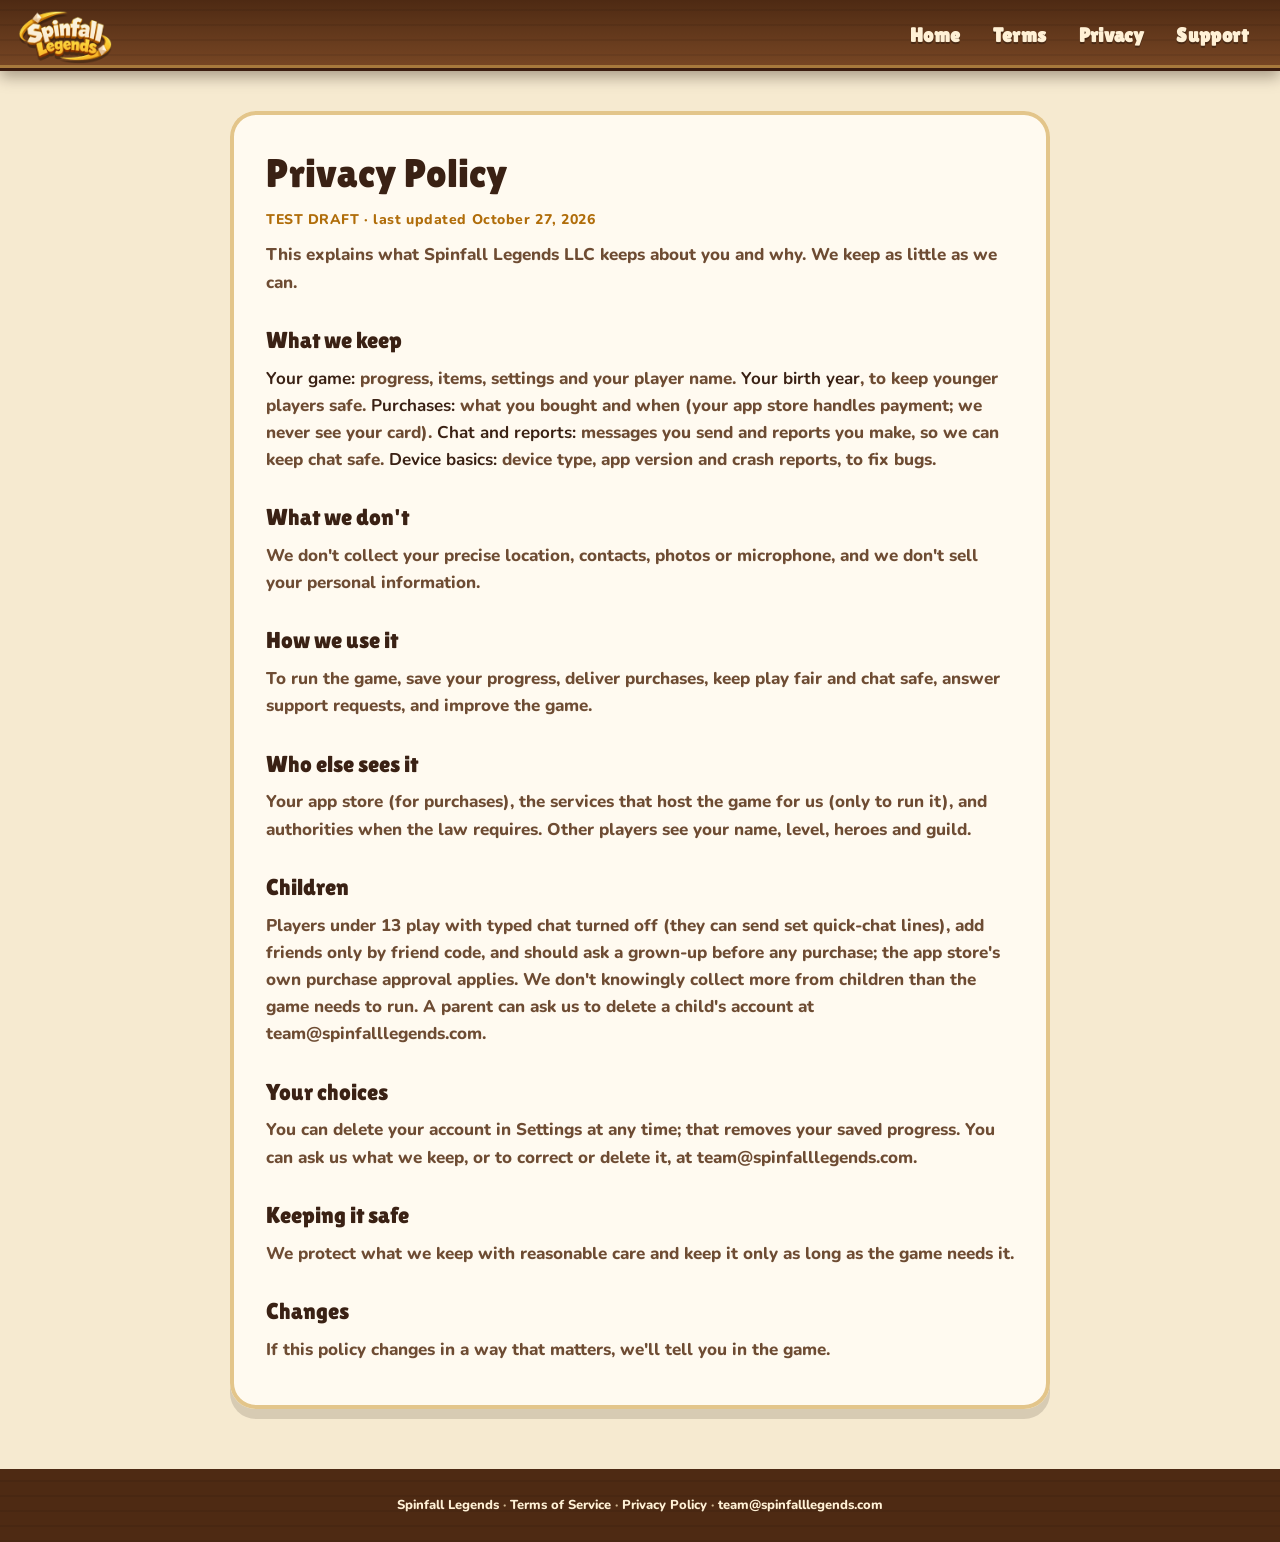
==== privacy.html @ 57306724 "The Hourhand, Phase Glaive and Void Edge: Jake's new paintings, wider and longer Co-Authored-By: Cla" ====
<!doctype html>
<html lang="en">
<head>
<meta charset="utf-8">
<meta name="viewport" content="width=device-width, initial-scale=1">
<title>Privacy Policy · Spinfall Legends</title>
<meta name="theme-color" content="#4e2a13">
<link rel="icon" type="image/png" sizes="32x32" href="img/favicon-32.png?v=2">
<link rel="preconnect" href="https://fonts.googleapis.com">
<link rel="preconnect" href="https://fonts.gstatic.com" crossorigin>
<link rel="stylesheet" href="https://fonts.googleapis.com/css2?family=Lilita+One&family=Nunito:wght@700;800;900&display=swap">
<link rel="stylesheet" href="style.css?v=416">
</head>
<body class="legalpage">
<!-- made by tools/site/data.js from the game's own Terms and Privacy text (src/js/14c_legal.js): edit them there, not here -->
<header class="topbar"><a class="tb-logo" href="index.html" aria-label="Spinfall Legends home"><img src="img/logo-small.png" alt="Spinfall Legends"></a>
  <nav class="tb-nav" aria-label="Pages"><a href="index.html">Home</a><a href="terms.html">Terms</a><a href="privacy.html">Privacy</a><a href="mailto:team@spinfalllegends.com">Support</a></nav></header>
<main class="legal"><div class="legal-card"><h3>Privacy Policy</h3><p class="lgdraft">TEST DRAFT · last updated October 27, 2026</p>
<p>This explains what Spinfall Legends LLC keeps about you and why. We keep as little as we can.</p>
<h4>What we keep</h4><p><b>Your game:</b> progress, items, settings and your player name. <b>Your birth year</b>, to keep younger players safe. <b>Purchases:</b> what you bought and when (your app store handles payment; we never see your card). <b>Chat and reports:</b> messages you send and reports you make, so we can keep chat safe. <b>Device basics:</b> device type, app version and crash reports, to fix bugs.</p>
<h4>What we don't</h4><p>We don't collect your precise location, contacts, photos or microphone, and we don't sell your personal information.</p>
<h4>How we use it</h4><p>To run the game, save your progress, deliver purchases, keep play fair and chat safe, answer support requests, and improve the game.</p>
<h4>Who else sees it</h4><p>Your app store (for purchases), the services that host the game for us (only to run it), and authorities when the law requires. Other players see your name, level, heroes and guild.</p>
<h4>Children</h4><p>Players under 13 play with typed chat turned off (they can send set quick-chat lines), add friends only by friend code, and should ask a grown-up before any purchase; the app store's own purchase approval applies. We don't knowingly collect more from children than the game needs to run. A parent can ask us to delete a child's account at team@spinfalllegends.com.</p>
<h4>Your choices</h4><p>You can delete your account in Settings at any time; that removes your saved progress. You can ask us what we keep, or to correct or delete it, at team@spinfalllegends.com.</p>
<h4>Keeping it safe</h4><p>We protect what we keep with reasonable care and keep it only as long as the game needs it.</p>
<h4>Changes</h4><p>If this policy changes in a way that matters, we'll tell you in the game.</p></div></main>
<footer class="foot"><p class="foot-small"><a href="index.html">Spinfall Legends</a> · <a href="terms.html">Terms of Service</a> · <a href="privacy.html">Privacy Policy</a> · <a href="mailto:team@spinfalllegends.com">team@spinfalllegends.com</a></p></footer>
</body>
</html>
---- style.css ----
/* Spinfall Legends' landing page (redone Oct 28): the game's own look (warm cream, brown ink, gold, the rarity colours) and fonts (Lilita One, Nunito) */
:root {
  --ink: #3a2114; --ink-2: #6e4c33; --cream: #fffaf0; --cream-2: #f6ead0; --cream-3: #efe0bf; --rim: #e3c58a;
  --gold: #ffd66b; --gold-2: #e8a41c; --leaf: #4fb43a; --night: #24140b; --sky: #4aa8f0;
  --common: #4f9be8; --rare: #9a5cd8; --legendary: #f0a92a;
  --display: "Lilita One", "Arial Rounded MT Bold", "Trebuchet MS", sans-serif; --body: "Nunito", "Trebuchet MS", system-ui, sans-serif;
}
* { box-sizing: border-box; }
/* the page never slides past its edges: no rubber-band gap at the top or bottom, nothing to drag sideways (Jake, Oct 28) */
html { scroll-behavior: smooth; overscroll-behavior: none; overflow-x: clip; background: var(--night); -webkit-text-size-adjust: 100%; }
body { margin: 0; background: var(--cream-2); color: var(--ink); font-family: var(--body); font-weight: 800; line-height: 1.5; overflow-x: clip; overscroll-behavior: none;
  -webkit-font-smoothing: antialiased; -webkit-tap-highlight-color: transparent; }
img { display: block; max-width: 100%; }
h2, h3, .sub, .lead, .tag, .soon p, figcaption { text-wrap: balance; }   /* (no lone word on a last line) */
a { color: inherit; }
h2 { margin: 0 0 14px; font-family: var(--display); font-weight: 400; font-size: clamp(34px, 5.2vw, 58px); line-height: 1.02; text-align: center; letter-spacing: .5px; }
h2 em { font-style: normal; color: var(--gold-2); }
h2 .num { color: var(--gold-2); -webkit-text-stroke: 2px var(--ink); paint-order: stroke fill; }
.sub { max-width: 720px; margin: 0 auto 44px; text-align: center; font-size: 19px; color: var(--ink-2); }
.sec { position: relative; padding: 96px 24px; }
.sec > :not(.amb) { position: relative; z-index: 1; }
.sec > * { max-width: 1180px; margin-left: auto; margin-right: auto; }

/* the top: Jake's banner of heroes with the logo in its sky, then the words under it on the cream */
.hero { position: relative; background: var(--cream-2); }
.hero-art { position: relative; overflow: hidden; height: clamp(360px, 52vw, 760px); background: #6ab9f2; }
.hero-bg { position: absolute; inset: 0; width: 100%; height: 100%; object-fit: cover; object-position: 50% 100%; }
.hero-art::after { content: ""; position: absolute; left: 0; right: 0; bottom: 0; height: 70px; background: linear-gradient(transparent, var(--cream-2)); }
.hero-logo { position: absolute; left: 50%; top: 5%; z-index: 2; width: min(520px, 46vw); transform: translateX(-50%); filter: drop-shadow(0 10px 14px rgba(30, 60, 100, .35)); animation: pop .7s cubic-bezier(.3, 1.5, .5, 1) both, bob 5s ease-in-out .7s infinite; }
@keyframes pop { from { transform: translateX(-50%) scale(.85); opacity: 0; } }
@keyframes bob { 50% { transform: translateX(-50%) translateY(-8px) rotate(-1deg); } }
.hero-in { position: relative; z-index: 2; max-width: 760px; margin: 0 auto; padding: 4px 24px 90px; text-align: center; }
.tag { margin: 0 0 6px; font-family: var(--display); font-size: clamp(32px, 4.4vw, 50px); line-height: 1.05; color: var(--ink); }
.lead { max-width: 580px; margin: 0 auto; font-size: 19px; color: var(--ink-2); }
.plat { display: inline-flex; align-items: center; gap: 10px; margin: 20px 0 0; padding: 10px 20px; border-radius: 18px; background: var(--cream);
  font-family: var(--display); font-size: 19px; box-shadow: inset 0 0 0 3px var(--rim), 0 6px 0 rgba(30, 16, 6, .2); }
.dot { width: 12px; height: 12px; border-radius: 50%; background: var(--leaf); box-shadow: 0 0 0 4px rgba(79, 180, 58, .25); animation: pulse 1.8s ease-in-out infinite; }
@keyframes pulse { 50% { box-shadow: 0 0 0 9px rgba(79, 180, 58, 0); } }

/* the counts strip */
.counts { position: relative; z-index: 3; display: grid; grid-template-columns: repeat(5, 1fr); gap: 14px; max-width: 1000px; margin: -46px auto 0; padding: 0 24px; }
.hero + .counts { margin-top: -50px; }
.counts div { padding: 20px 8px 16px; border-radius: 24px; background: var(--cream); text-align: center; box-shadow: inset 0 0 0 4px var(--rim), 0 8px 0 rgba(30, 16, 6, .18); }
.counts b { display: block; font-family: var(--display); font-weight: 400; font-size: 52px; line-height: 1; color: var(--gold-2); -webkit-text-stroke: 2px var(--ink); paint-order: stroke fill; }
.counts span { font-family: var(--display); font-size: 18px; color: var(--ink-2); letter-spacing: .5px; }

/* the battle shots: real arenas, posed in the game */
.shots { display: grid; grid-template-columns: repeat(3, 1fr); gap: 24px; }
.shot { position: relative; margin: 0; border-radius: 26px; overflow: hidden; background: var(--night); box-shadow: 0 0 0 5px var(--cream), 0 0 0 9px var(--rim), 0 16px 30px rgba(40, 22, 10, .3); }
.shot img { width: 100%; aspect-ratio: 4 / 5; object-fit: cover; }
.shot figcaption { position: absolute; left: 14px; bottom: 14px; right: 14px; padding: 12px 16px; border-radius: 18px; background: rgba(36, 20, 11, .82); color: #f6e6c6; font-size: 15px; backdrop-filter: blur(4px); }
.shot figcaption b { display: block; font-family: var(--display); font-weight: 400; font-size: 22px; color: #fff; }

/* a ball: the game's own head, sized by its SPR numbers so every face sits the same size in its circle */
.ball { --r: 48px; position: relative; display: block; width: calc(var(--r) * 2); height: calc(var(--r) * 2); border-radius: 50%; }
.ball img { position: absolute; left: 50%; top: 50%; width: calc(var(--r) * var(--ws)); max-width: none; transform: translate(-50%, calc(-50% + var(--r) * var(--oy))); }

/* the hero wall: every face on its rarity's colour */
.heroes { background: linear-gradient(var(--cream-2), var(--cream-3)); }
.facewall { display: flex; flex-wrap: wrap; justify-content: center; gap: 22px 14px; }
.hero-t { margin: 0; width: 118px; display: flex; flex-direction: column; align-items: center; gap: 8px; }
.hero-t .ball { --r: 46px; transition: transform .15s; }
.hero-t .ball::after { content: ""; position: absolute; left: 18%; right: 18%; bottom: -6%; height: 14%; border-radius: 50%; background: rgba(60, 35, 12, .18); z-index: -1; }
.hero-t:hover .ball { transform: translateY(-4px) scale(1.06); }
.hero-t[data-k="robin"] { margin-left: 26px; }   /* (his feather reaches past his ball: Jake, Oct 28) */
.hero-t figcaption { font-family: var(--display); font-size: 16px; text-align: center; line-height: 1.1; }
.r-common { --c: #9fcdf7; } .r-rare { --c: #cfaaf2; } .r-legendary { --c: #ffd98a; }
.legend { display: none; margin-top: 28px; text-align: center; font-family: var(--display); font-size: 17px; color: var(--ink-2); }
.legend i { display: inline-block; width: 16px; height: 16px; margin: 0 6px 0 18px; border-radius: 50%; vertical-align: -2px; background: var(--c); box-shadow: 0 0 0 2px var(--cream), 0 0 0 4px rgba(0,0,0,.15); }

/* the weapons rack: a row a rarity, each weapon tilted like the game's cards */
.rackrow { margin-bottom: 30px; }
.rackrow h3 { display: inline-flex; align-items: center; gap: 10px; margin: 0 0 14px; padding: 8px 18px; border-radius: 14px; background: var(--c); color: var(--ink); font-family: var(--display); font-weight: 400; font-size: 22px; box-shadow: inset 0 -3px 0 rgba(0, 0, 0, .15); }
.rackrow h3 small { font-size: 18px; opacity: .75; }
.wgrid { display: grid; grid-template-columns: repeat(auto-fill, minmax(92px, 1fr)); gap: 12px; }
.wpn { position: relative; margin: 0; aspect-ratio: 1; border-radius: 20px; background: var(--cream); box-shadow: inset 0 0 0 4px var(--c), 0 5px 0 rgba(40, 22, 10, .15); transition: transform .15s; }
.wpn:hover { transform: translateY(-3px) rotate(-2deg); }
.wpn[data-k="krakeneye"] img { width: 58%; height: 58%; }
.wpn img { position: absolute; left: 50%; top: 50%; width: 72%; height: 72%; object-fit: contain; transform: translate(-50%, -50%) rotate(30deg); filter: drop-shadow(0 4px 3px rgba(40, 22, 10, .3)); }

/* the ten lands, each its adventure map page */
.weapons { background: linear-gradient(var(--cream-3), var(--cream-2)); }
.world { background: linear-gradient(var(--cream-2), var(--cream-3)); }
.lands { display: grid; grid-template-columns: repeat(5, 1fr); gap: 18px; }
.land { margin: 0; position: relative; border-radius: 22px; overflow: hidden; background: #f3e3c3; box-shadow: 0 0 0 4px var(--cream), 0 0 0 7px var(--rim), 0 10px 18px rgba(40, 22, 10, .2); }
.land img { width: 100%; aspect-ratio: 540 / 760; object-fit: cover; object-position: 50% 30%; }
.land figcaption { position: absolute; left: 0; right: 0; bottom: 0; padding: 40px 12px 12px; background: linear-gradient(transparent, rgba(36, 20, 11, .9) 45%); color: #f3e2c0; font-size: 12px; line-height: 1.25; }
.land small { display: block; font-family: var(--display); font-size: 14px; color: var(--gold); letter-spacing: .5px; }
.land b { display: block; font-family: var(--display); font-weight: 400; font-size: 20px; color: #fff; line-height: 1.05; margin: 2px 0 4px; }

/* the bosses */
.bosses { background: linear-gradient(#3b1c10, #24140b); color: #f6e6c6; }
.bosses h2 { color: #fff; } .bosses .sub { color: #e7cfa8; }
.tiers { display: flex; flex-direction: column; gap: 44px; }
.tier h3 { display: flex; align-items: baseline; justify-content: center; flex-wrap: wrap; gap: 4px 12px; margin: 0 0 20px; font-weight: 400; text-align: center; }
.tier h3 b { font-family: var(--display); font-weight: 400; font-size: 30px; color: #fff; }
.tier h3 .tcount { font-family: var(--display); font-size: 30px; color: var(--gold); }
.tier h3 small { flex-basis: 100%; font-size: 16px; color: #d9bd95; }
.tierrow { display: flex; flex-wrap: wrap; justify-content: center; gap: 18px 10px; }
.boss { margin: 0; display: flex; flex-direction: column; align-items: center; gap: 10px; }
.boss figcaption { font-family: var(--display); font-size: 15px; text-align: center; line-height: 1.1; color: #fff1d6; }
.tier .ball { filter: drop-shadow(0 6px 8px rgba(0, 0, 0, .45)); }
.tier.xl .boss { width: 140px; } .tier.xl .ball { --r: 56px; }
.tier.lg .boss { width: 124px; } .tier.lg .ball { --r: 48px; }
.tier.md .boss { width: 96px; } .tier.md .ball { --r: 34px; } .tier.md figcaption { font-size: 12px; color: #d9bd95; }
.tier.sm .tierrow { gap: 14px 10px; } .tier.sm .boss { width: 64px; } .tier.sm .ball { --r: 26px; }
.tier.xl h3, .tier.lg h3 { margin-bottom: 40px; }
.tier.xl .tierrow { max-width: 800px; margin: 0 auto; row-gap: 52px; } .tier.lg .tierrow { max-width: 720px; margin: 0 auto; row-gap: 46px; } .tier.md .tierrow { row-gap: 34px; }   /* (five a row, two rows: tens split evenly, and a head never covers the name above it) */ .tier.md h3 { margin-bottom: 30px; }
.tier + .tier { padding-top: 36px; border-top: 2px dashed rgba(255, 214, 107, .2); }
/* shared: a picture beside its words */
.split { display: grid; grid-template-columns: 1fr 1.1fr; gap: 50px; align-items: center; }
.split.rev { grid-template-columns: 1.1fr 1fr; }
h2.left, .sub.left { text-align: left; margin-left: 0; }
.split-art { display: grid; place-items: center; }
/* pets */
.pets { background: linear-gradient(var(--cream-2), var(--cream-3)); }
.petrow { display: flex; flex-wrap: wrap; justify-content: center; gap: 24px 18px; }
.pet { margin: 0; width: 132px; display: flex; flex-direction: column; align-items: center; gap: 8px; }
.petart { position: relative; width: 112px; height: 112px; }
.petface { position: absolute; left: 8px; top: 8px; width: 88px; height: 88px; object-fit: contain; filter: drop-shadow(0 5px 4px rgba(60, 35, 12, .3)); }
.petw { position: absolute; right: -6px; bottom: 0; width: 54px; height: 54px; object-fit: contain; transform: rotate(18deg); filter: drop-shadow(0 3px 2px rgba(60, 35, 12, .3)); }
.pet figcaption { font-family: var(--display); font-size: 16px; text-align: center; line-height: 1.1; }
/* the Wanted */
.wanted { background: linear-gradient(#5a2f12, #3b1c10); color: #f6e6c6; }
.wanted h2 { color: #fff; } .wanted .sub { color: #e7cfa8; }
.board { width: min(440px, 90%); filter: drop-shadow(0 16px 20px rgba(0, 0, 0, .45)); transform: rotate(-3deg); }
.wantedrow { display: flex; flex-wrap: wrap; gap: 16px 12px; }
.wantedcard { margin: 0; width: 104px; display: flex; flex-direction: column; align-items: center; gap: 8px; }
.wantedcard .ball { --r: 40px; filter: drop-shadow(0 6px 6px rgba(0, 0, 0, .45)); }
.wantedcard figcaption { font-family: var(--display); font-size: 15px; text-align: center; line-height: 1.1; color: #ffd66b; }
/* the Brew Station */
.brew { background: linear-gradient(var(--cream-2), #eedcf3); }
.brewart { position: relative; height: 380px; }
.brewer { position: absolute; left: 50%; bottom: 0; width: 300px; transform: translateX(-62%); filter: drop-shadow(0 12px 14px rgba(60, 30, 80, .3)); }
.cauldron { position: absolute; left: 50%; bottom: 0; width: 210px; transform: translateX(18%); filter: drop-shadow(0 10px 12px rgba(60, 30, 80, .3)); }
.potrow { display: flex; flex-wrap: wrap; gap: 6px; }
.potrow img { width: 56px; height: 56px; object-fit: contain; filter: drop-shadow(0 3px 2px rgba(60, 35, 12, .3)); }
.ingrow { display: flex; flex-wrap: wrap; justify-content: center; gap: 8px; margin-top: 40px; }
.ingrow img { width: 46px; height: 46px; object-fit: contain; padding: 4px; border-radius: 14px; background: var(--cream); box-shadow: inset 0 0 0 2px #e6cfe9; }
/* the Memory Rift and relics */
.rift { background: radial-gradient(ellipse at 28% 30%, rgba(130, 80, 200, .5), transparent 60%), radial-gradient(ellipse at 80% 80%, rgba(90, 50, 160, .35), transparent 55%), linear-gradient(#3a2163, #23123d); color: #eadcff; }
.rift h2, .rift .relich { color: #fff; } .rift h2 em { color: #c9a8ff; } .rift .sub { color: #d5c4f0; }
.riftart img { width: 100%; max-width: 520px; border-radius: 26px; box-shadow: 0 0 0 5px #c9a8ff, 0 0 40px rgba(170, 120, 255, .45); }
.relich { margin: 70px 0 10px; font-family: var(--display); font-weight: 400; font-size: clamp(30px, 4.4vw, 46px); text-align: center; }
.relicrow { display: grid; grid-template-columns: repeat(10, minmax(0, 1fr)); gap: 12px; }
.relic { position: relative; margin: 0; aspect-ratio: 1; border-radius: 20px; background: rgba(255, 255, 255, .08); box-shadow: inset 0 0 0 3px rgba(201, 168, 255, .45); }
.relic.glob { box-shadow: inset 0 0 0 3px rgba(255, 214, 107, .6); }
.relic img { position: absolute; left: 12%; top: 12%; width: 76%; height: 76%; object-fit: contain; filter: drop-shadow(0 4px 4px rgba(0, 0, 0, .4)); }

/* better together */
.tog { display: grid; grid-template-columns: 1fr 1fr; gap: 50px; align-items: center; }
.tog h2 { text-align: left; }
.tog-shot { border-radius: 26px; overflow: hidden; box-shadow: 0 0 0 5px var(--cream), 0 0 0 9px var(--rim), 0 16px 30px rgba(40, 22, 10, .3); }
.ticks { margin: 0; padding: 0; list-style: none; display: flex; flex-direction: column; gap: 14px; }
.ticks li { position: relative; padding: 12px 16px 12px 52px; border-radius: 18px; background: var(--cream); box-shadow: inset 0 0 0 3px #ecdab5; font-size: 17px; color: var(--ink-2); }
.ticks li::before { content: ""; position: absolute; left: 14px; top: 13px; width: 24px; height: 24px; border-radius: 50%; background: var(--leaf); box-shadow: inset 0 -3px 0 rgba(0, 0, 0, .2); }
.ticks li::after { content: ""; position: absolute; left: 22px; top: 18px; width: 6px; height: 11px; border: solid #fff; border-width: 0 3px 3px 0; transform: rotate(45deg); }
.ticks b { color: var(--ink); font-family: var(--display); font-weight: 400; font-size: 19px; }
.more { display: grid; grid-template-columns: 1fr 1fr; gap: 22px; margin-top: 50px; }

/* coming soon */
.soon { position: relative; overflow: hidden; padding: 90px 24px 100px; text-align: center; background: radial-gradient(ellipse 60% 40% at 50% 48%, rgba(255, 255, 255, .2), transparent 100%), linear-gradient(#6ab9f2, #3b8fdc); color: #fff; }
.soon > :not(.amb) { position: relative; z-index: 1; }
.soon-face { width: 150px; margin: 0 auto 14px; border-radius: 34px; box-shadow: 0 0 0 5px #fff, 0 14px 24px rgba(10, 40, 80, .4); }
.soon h2 { color: #fff; text-shadow: 0 4px 0 rgba(20, 50, 100, .4); }
.soon p { margin: 6px 0; font-size: 19px; }
.mail a { font-family: var(--display); color: var(--gold); }
/* Old Garrick's gift (Big Update 16): his face, "Start strong.", the code and COPY */
.gift { display: flex; align-items: center; gap: 22px; max-width: 620px; margin: 46px auto 0; padding: 22px 26px; text-align: left; background: rgba(255, 255, 255, .16); border: 3px solid rgba(255, 255, 255, .55); border-radius: 26px; box-shadow: 0 12px 26px rgba(10, 40, 80, .25); }
.gift-copy { flex: 1; min-width: 0; }
.gift-face { flex: none; width: 118px; height: auto; filter: drop-shadow(0 6px 8px rgba(10, 40, 80, .35)); }
.gift h3 { margin: 0 0 4px; font-family: var(--display); font-size: 30px; color: #fff; text-shadow: 0 3px 0 rgba(20, 50, 100, .4); }
.soon .gift p { margin: 0 0 12px; font-size: 17px; }
.gift-code { display: inline-flex; align-items: center; gap: 10px; padding: 6px 6px 6px 18px; background: #fff; border-radius: 16px; box-shadow: 0 4px 0 rgba(20, 50, 100, .3); }
.gift-code span { font-family: var(--display); font-size: 24px; letter-spacing: .06em; color: #24140b; user-select: all; }
.gift-code button { padding: 10px 18px; font: inherit; font-family: var(--display); font-size: 17px; color: #fff; background: linear-gradient(#5ccf4a, #2f9d2b); border: 0; border-radius: 12px; box-shadow: 0 3px 0 #1f6e1c; cursor: pointer; }
.gift-code button:active { transform: translateY(2px); box-shadow: 0 1px 0 #1f6e1c; }
.foot { padding: 34px 24px 40px; text-align: center; background: var(--night); color: #cdb48e; font-size: 14px; }
.foot img { height: 54px; width: auto; margin: 0 auto 10px; opacity: .9; }

/* the edges between sections: faceted shapes drawn by the page's script (a rocky ridge into the bosses, hills out of them, a torn poster,
   cauldron bubbles, magic sparkles, mist, clouds over the sky, a pine forest into the footer) */
.edge { position: relative; z-index: 2; height: clamp(54px, 8vw, 120px); margin: -1px 0; line-height: 0; }
.edge svg { display: block; width: 100%; height: 100%; }
/* floating things in a section, behind its content */
.amb { position: absolute; inset: 0; overflow: hidden; pointer-events: none; z-index: 0; container-type: size; }
.amb i { position: absolute; display: block; }
.amb-ember i { bottom: -12px; width: calc(7px * var(--s)); height: calc(7px * var(--s)); border-radius: 50%; background: radial-gradient(#fff2b0, #ffa53a 60%, #ff6a1f);
  box-shadow: 0 0 10px 3px rgba(255, 140, 40, .5); opacity: 0; animation: rise var(--t) linear var(--d) infinite; }
.amb-bubble i { bottom: -30px; width: calc(22px * var(--s)); height: calc(22px * var(--s)); border-radius: 50%; background: radial-gradient(circle at 32% 30%, rgba(255, 255, 255, .9) 0 14%, rgba(214, 180, 240, .28) 40%, rgba(170, 120, 220, .18));
  box-shadow: inset 0 0 0 2px rgba(180, 130, 220, .45); opacity: 0; animation: rise var(--t) ease-in var(--d) infinite; }
@keyframes rise { 0% { opacity: 0; transform: translate(0, 0); } 12% { opacity: .9; } 70% { opacity: .7; } 100% { opacity: 0; transform: translate(var(--x), -105cqh); } }
.amb-spark i { width: calc(16px * var(--s)); height: calc(16px * var(--s)); background: #f1e4ff; clip-path: polygon(50% 0, 62% 38%, 100% 50%, 62% 62%, 50% 100%, 38% 62%, 0 50%, 38% 38%);
  filter: drop-shadow(0 0 6px rgba(200, 160, 255, .9)); animation: twinkle var(--t) ease-in-out var(--d) infinite; }
@keyframes twinkle { 0%, 100% { opacity: 0; transform: scale(.3) rotate(0); } 50% { opacity: .95; transform: scale(1) rotate(45deg); } }
.amb-cloud i { left: -30%; width: calc(220px * var(--s)); height: calc(80px * var(--s)); background: rgba(255, 255, 255, .32);
  clip-path: polygon(4% 100%, 0 70%, 10% 46%, 24% 40%, 32% 14%, 50% 0, 66% 12%, 74% 34%, 90% 36%, 100% 64%, 96% 100%); animation: drift var(--t) linear var(--d) infinite; }
@keyframes drift { to { transform: translateX(170cqw); } }
/* rising into place as they scroll into view (the page's script adds .rv, then .in) */
.rv { opacity: 0; translate: 0 24px; scale: .96; transition: opacity .7s cubic-bezier(.2, .7, .2, 1) var(--d, 0ms), translate .7s cubic-bezier(.2, .7, .2, 1) var(--d, 0ms), scale .7s cubic-bezier(.2, .7, .2, 1) var(--d, 0ms); }
.rv.in { opacity: 1; translate: none; scale: none; }

/* THE POP-UP CARDS: tap anything with .tap; a card in the middle on a computer, a sheet from the bottom on a phone.
   Bigger and calmer (Jake, Oct 29): no red-tinted columns; a switch shows the red star or veteran numbers, each with what it gained in green */
.tap { cursor: pointer; outline: none; }
.tap:focus-visible { box-shadow: 0 0 0 3px var(--cream), 0 0 0 6px var(--gold-2); border-radius: 18px; }
.hint { display: flex; width: fit-content; max-width: 100%; align-items: center; gap: 12px; margin: -20px auto 34px; padding: 11px 20px 11px 14px; border-radius: 20px;
  background: var(--cream); box-shadow: inset 0 0 0 3px var(--rim), 0 5px 0 rgba(30, 16, 6, .14); font-family: var(--display); font-size: 19px; line-height: 1.2; color: var(--ink); text-align: left; }
.tapdot { position: relative; flex: none; width: 26px; height: 26px; border-radius: 50%; background: var(--gold-2); box-shadow: inset 0 -3px 0 rgba(0, 0, 0, .18); }
.tapdot::after { content: ""; position: absolute; inset: -2px; border-radius: 50%; border: 3px solid var(--gold-2); animation: tapring 1.8s ease-out infinite; }
@keyframes tapring { from { transform: scale(1); opacity: .9; } to { transform: scale(2); opacity: 0; } }
.hint.left { margin: 20px 0 0; }
.pop { position: fixed; inset: 0; z-index: 50; display: grid; place-items: center; padding: 24px; }
.pop[hidden] { display: none; }
.pop-bg { position: absolute; inset: 0; background: rgba(26, 14, 6, .55); backdrop-filter: blur(6px); -webkit-backdrop-filter: blur(6px); opacity: 0; transition: opacity .25s; }
.pop-card { position: relative; width: min(600px, 100%); max-height: min(860px, 90vh); display: flex; flex-direction: column; border-radius: 32px; background: var(--cream);
  box-shadow: inset 0 0 0 4px var(--rim), 0 30px 60px rgba(30, 14, 4, .45); opacity: 0; transform: translateY(18px) scale(.95); transition: opacity .25s, transform .3s cubic-bezier(.2, .9, .3, 1.15); }
.pop.on .pop-bg { opacity: 1; } .pop.on .pop-card { opacity: 1; transform: none; }
html.popped, html.popped body { overflow: hidden; }
.pop-grab { display: none; }
.pop-x { position: absolute; right: 16px; top: 16px; z-index: 2; width: 44px; height: 44px; border: 0; border-radius: 50%; background: var(--cream-3); color: var(--ink); font: 400 30px/1 var(--display); cursor: pointer; }
.pop-x:hover { background: var(--rim); }
.pop-body { overflow-y: auto; overscroll-behavior: contain; padding: 30px 30px 30px; }
.phead { display: flex; align-items: center; gap: 20px; margin: 0 44px 20px 0; }
.phead h3 { margin: 0 0 8px; font-family: var(--display); font-weight: 400; font-size: 34px; line-height: 1.02; }
/* the picture: always inside its box (a weapon turned 30 degrees fills at most 62%, so its corners stay in) */
.part { position: relative; flex: none; width: 124px; height: 124px; display: grid; place-items: center; overflow: hidden; border-radius: 30px; background: var(--c, #f3e5c8); box-shadow: inset 0 -5px 0 rgba(0, 0, 0, .08); }
.part img { max-width: none; }
.ball-art .ball { --r: 36px; }
.wpn-art img, .relic-art img, .pot-art img { position: absolute; inset: 0; margin: auto; }   /* (sized by the box itself: in its grid a % height had followed the picture, so a tall weapon drew at full size) */
.wpn-art img { width: 62%; height: 62%; object-fit: contain; transform: rotate(30deg); filter: drop-shadow(0 4px 3px rgba(40, 22, 10, .3)); }
.pet-art .petface { position: absolute; left: 12px; top: 12px; width: 82px; height: 82px; object-fit: contain; }
.pet-art .petw { position: absolute; right: 8px; bottom: 8px; width: 46px; height: 46px; object-fit: contain; transform: rotate(18deg); }
.relic-art { background: #3a2163; } .relic-art.glob { background: #4a2f12; }
.relic-art img, .pot-art img { width: 70%; height: 70%; object-fit: contain; filter: drop-shadow(0 4px 4px rgba(0, 0, 0, .35)); }
.pot-art { background: #eedcf3; }
.pchip { display: inline-block; padding: 4px 13px; border-radius: 11px; background: var(--c, var(--cream-3)); font-family: var(--display); font-size: 16px; color: var(--ink); }
.pab { margin: 0 0 12px; padding: 14px 16px; border-radius: 20px; background: #fff; box-shadow: inset 0 0 0 2px #efdcb4; }
.pab i { display: inline-block; margin-right: 8px; padding: 3px 9px; border-radius: 8px; background: var(--gold); font: normal 400 13px var(--display); letter-spacing: .6px; vertical-align: 2px; }
.pab.pas i { background: #cfe8ff; }
.pab b { font-family: var(--display); font-weight: 400; font-size: 21px; }
.pab p { margin: 6px 0 0; font-size: 17px; line-height: 1.5; color: var(--ink-2); }
.pab p b { font-family: var(--body); font-size: inherit; font-weight: 900; color: var(--ink); }
.pab mark { padding: 0 5px; border-radius: 6px; background: #e3f5d8; color: #2f7d22; font-weight: 900; }
.pnote { margin: 0 0 14px; font-size: 17px; line-height: 1.5; color: var(--ink-2); }
.psec { margin: 22px 0 10px; font-family: var(--display); font-weight: 400; font-size: 20px; }
.ptab { width: 100%; border-collapse: separate; border-spacing: 0; overflow: hidden; border-radius: 18px; background: #fff; border: 2px solid #efdcb4; font-size: 17px; }
.ptab th { padding: 11px 10px 8px; font: 400 15px var(--display); letter-spacing: .3px; color: var(--ink-2); text-align: center; background: #faf1de; }
.ptab td { padding: 10px; text-align: center; border-top: 1px solid #f3e6cb; color: var(--ink); vertical-align: middle; }
.ptab td:first-child, .ptab th:first-child { width: 1%; padding-left: 16px; padding-right: 14px; text-align: left; font-family: var(--display); font-weight: 400; color: var(--ink-2); white-space: nowrap; }
.ptab td:last-child:nth-child(2), .ptab th:last-child:nth-child(2) { text-align: left; }
.ptab td b { font-weight: 900; color: var(--ink); }
.ptab small.up { display: block; margin-top: 1px; font-size: 13px; font-weight: 900; color: #3a9a2c; }
.ptab tr.hot td { background: #fffaea; }
.stars { display: inline-flex; gap: 1px; vertical-align: -3px; } .stars img { flex: none; max-width: none; width: 18px; height: auto; }
th .stars img { width: 17px; }
.plist { display: flex; flex-direction: column; gap: 6px; margin-top: 8px; }
.plist > div { display: flex; align-items: center; gap: 12px; padding: 9px 14px; border-radius: 14px; background: #fff; box-shadow: inset 0 0 0 2px #efdcb4; }
.plist span { flex: none; min-width: 34px; font: 400 15px var(--display); color: var(--ink-2); }
.plist p { margin: 0; font-size: 15.5px; line-height: 1.35; color: var(--ink); }
.stars img.dim { opacity: .25; filter: grayscale(1); }
/* the switch */
.tgl { margin: 0; }
.ptog { display: flex; align-items: center; gap: 12px; margin: 0 0 12px; padding: 0; border: 0; background: none; font-family: var(--display); font-size: 18px; color: var(--ink); cursor: pointer; }
.ptog .stars img { width: 20px; }
.tsw { position: relative; flex: none; width: 54px; height: 32px; border-radius: 16px; background: #d9c7a3; box-shadow: inset 0 2px 3px rgba(0, 0, 0, .15); transition: background .2s; }
.tsw i { position: absolute; left: 3px; top: 3px; width: 26px; height: 26px; border-radius: 50%; background: #fff; box-shadow: 0 2px 4px rgba(0, 0, 0, .25); transition: transform .22s cubic-bezier(.3, 1.4, .5, 1); }
.ptog[aria-checked="true"] .tsw { background: #d23c2c; } .ptog[aria-checked="true"] .tsw i { transform: translateX(22px); }
.ptog:focus-visible .tsw { box-shadow: 0 0 0 3px var(--cream), 0 0 0 6px var(--gold-2); }
.tnote { margin: 0 0 10px; font-size: 15.5px; line-height: 1.45; color: var(--ink-2); }
.tnote b { color: var(--ink); }
.pfound { margin: 16px 0 0; font-size: 16px; color: var(--ink-2); }
.pfound b { display: inline-block; margin-right: 8px; padding: 3px 10px; border-radius: 8px; background: var(--cream-3); font: 400 14px var(--display); color: var(--ink); }

/* tablets and phones */
@media (max-width: 960px) {
  .shots { grid-template-columns: 1fr 1fr; }
  .counts { grid-template-columns: repeat(5, minmax(0, 1fr)); gap: 0; max-width: 720px; margin-top: -24px; padding: 0; width: calc(100% - 48px);
    border-radius: 26px; background: var(--cream); box-shadow: inset 0 0 0 4px var(--rim), 0 8px 0 rgba(30, 16, 6, .16); }
  .hero + .counts { margin-top: -40px; }
  .counts div { padding: 18px 2px 14px; border-radius: 0; background: none; box-shadow: none; position: relative; }
  .counts div + div::before { content: ""; position: absolute; left: 0; top: 22%; bottom: 22%; width: 2px; border-radius: 2px; background: #efdcb4; }
  .counts b { font-size: 40px; }
  .lands { grid-template-columns: repeat(3, 1fr); }
  .tog { grid-template-columns: 1fr; gap: 30px; } .tog h2 { text-align: center; }
  .split, .split.rev { grid-template-columns: 1fr; gap: 26px; } .split.rev .split-art { order: -1; }
  h2.left, .sub.left { text-align: center; margin-left: auto; } .wantedrow, .potrow { justify-content: center; }
  .relicrow { grid-template-columns: repeat(5, minmax(0, 1fr)); } .brewart { height: 300px; overflow: hidden; } .brewer { width: 220px; } .cauldron { width: 150px; }
}
/* phones: the banner shows all five heroes under a strip of its own sky for the logo; rows of pictures sit in tidy grids; the big
   screenshots and the lands become a row you swipe (each card peeks at the next) */
@media (max-width: 640px) {
  .sec { padding: 52px 16px; }
  h2 { font-size: clamp(30px, 8.6vw, 36px); margin-bottom: 10px; }
  .sub { font-size: 16px; margin-bottom: 30px; line-height: 1.55; }
  .hero-art { height: auto; padding-top: 29vw; background: #3fa5fd; }
  .hero-bg { position: relative; height: auto; aspect-ratio: 1726 / 911; -webkit-mask-image: linear-gradient(transparent, #000 16%); mask-image: linear-gradient(transparent, #000 16%); }
  .hero-art::after { height: 34px; }
  .hero-logo { width: 72vw; top: 5vw; }
  .hero-in { padding: 10px 20px 66px; }
  .tag { font-size: 32px; }
  .lead { font-size: 16px; line-height: 1.55; }
  .plat { margin-top: 18px; padding: 9px 16px; font-size: 15px; white-space: nowrap; gap: 9px; }
  .dot { width: 10px; height: 10px; }
  .counts { width: calc(100% - 32px); border-radius: 22px; }
  .counts div { padding: 14px 0 11px; }
  .counts b { font-size: 29px; -webkit-text-stroke: 1.5px var(--ink); }
  .counts span { font-size: 12.5px; letter-spacing: .2px; }
  .shots, .lands, .more { display: flex; gap: 14px; margin: 0 -16px; padding: 6px 16px 22px; overflow-x: auto; overscroll-behavior-x: contain;
    scroll-snap-type: x mandatory; scroll-padding: 0 16px; scrollbar-width: none; -webkit-overflow-scrolling: touch; }
  .shots::-webkit-scrollbar, .lands::-webkit-scrollbar, .more::-webkit-scrollbar { display: none; }
  .shots > *, .more > * { flex: 0 0 78%; scroll-snap-align: start; }
  .lands > * { flex: 0 0 58%; scroll-snap-align: start; }
  .more { margin-top: 36px; }
  .shot { box-shadow: 0 0 0 4px var(--cream), 0 0 0 7px var(--rim), 0 10px 18px rgba(40, 22, 10, .22); border-radius: 22px; }
  .shot figcaption { left: 10px; right: 10px; bottom: 10px; padding: 10px 12px; border-radius: 14px; font-size: 13px; }
  .shot figcaption b { font-size: 18px; }
  .land figcaption { font-size: 12px; padding: 50px 12px 12px; }
  .land b { font-size: 19px; }
  .facewall { display: grid; grid-template-columns: repeat(4, minmax(0, 1fr)); gap: 18px 4px; }
  .hero-t { width: auto; } .hero-t[data-k="robin"] { margin-left: 0; }
  .hero-t .ball { --r: 33px; } .hero-t figcaption { font-size: 12px; padding: 0 2px; }
  .rackrow { margin-bottom: 24px; } .rackrow h3 { font-size: 18px; padding: 6px 14px; } .rackrow h3 small { font-size: 15px; }
  .wgrid { grid-template-columns: repeat(5, minmax(0, 1fr)); gap: 7px; }
  .wpn { border-radius: 15px; box-shadow: inset 0 0 0 3px var(--c), 0 4px 0 rgba(40, 22, 10, .13); }
  .tiers { gap: 30px; }
  .tier + .tier { padding-top: 28px; }
  .tier h3, .tier.xl h3, .tier.lg h3, .tier.md h3 { margin-bottom: 18px; }
  .tier h3 b, .tier h3 .tcount { font-size: 24px; } .tier h3 small { font-size: 14px; }
  .tierrow, .tier.xl .tierrow, .tier.lg .tierrow, .tier.md .tierrow { display: grid; grid-template-columns: repeat(4, minmax(0, 1fr)); gap: 16px 4px; max-width: none; }
  .tier.sm .tierrow { grid-template-columns: repeat(6, minmax(0, 1fr)); gap: 14px 2px; justify-items: center; }
  .tier .boss, .tier.xl .boss, .tier.lg .boss, .tier.md .boss { width: auto; gap: 7px; }
  .tier.xl .ball, .tier.lg .ball { --r: 34px; } .tier.md .ball { --r: 30px; } .tier.sm .ball { --r: 20px; }
  .boss figcaption, .tier.md figcaption { font-size: 11.5px; padding: 0 2px; }
  .relicrow { grid-template-columns: repeat(5, minmax(0, 1fr)); gap: 8px; } .relic { border-radius: 16px; }
  .relich { margin-top: 40px; font-size: 28px; }
  .petrow { display: grid; grid-template-columns: repeat(4, minmax(0, 1fr)); gap: 16px 4px; }
  .pet { width: auto; } .petart { width: 76px; height: 76px; } .petface { left: 4px; top: 4px; width: 60px; height: 60px; } .petw { right: -4px; width: 36px; height: 36px; }
  .pet figcaption { font-size: 12px; }
  .board { width: min(320px, 86%); }
  .wantedrow { justify-content: center; gap: 16px 0; margin-top: 18px; }
  .wantedcard { width: 31%; } .wantedcard .ball { --r: 34px; } .wantedcard figcaption { font-size: 12.5px; }
  .brewart { height: 196px; } .brewer { width: 190px; } .cauldron { width: 130px; }
  .potrow { gap: 4px; } .potrow img { width: 48px; height: 48px; }
  .ingrow { display: grid; grid-template-columns: repeat(8, minmax(0, 1fr)); gap: 5px; margin-top: 30px; }
  .ingrow img { width: 100%; height: auto; aspect-ratio: 1; padding: 3px; border-radius: 10px; }
  .riftart img { border-radius: 20px; box-shadow: 0 0 0 4px #c9a8ff, 0 0 30px rgba(170, 120, 255, .4); }
  .tog-shot { border-radius: 22px; box-shadow: 0 0 0 4px var(--cream), 0 0 0 7px var(--rim), 0 10px 18px rgba(40, 22, 10, .22); }
  .ticks { gap: 10px; } .ticks li { font-size: 15px; padding: 11px 14px 11px 48px; } .ticks b { font-size: 17px; }
  .pop { padding: 0; place-items: end stretch; }
  .pop-card { width: 100%; max-height: 90vh; border-radius: 28px 28px 0 0; transform: translateY(100%); transition: opacity .2s, transform .32s cubic-bezier(.2, .8, .2, 1); padding-bottom: env(safe-area-inset-bottom); }
  .pop-grab { display: block; width: 44px; height: 5px; margin: 10px auto 0; border-radius: 3px; background: #e3cfa6; }
  .pop-body { padding: 16px 18px 26px; }
  .phead { gap: 16px; margin-bottom: 16px; } .phead h3 { font-size: 27px; } .part { width: 100px; height: 100px; border-radius: 24px; } .ball-art .ball { --r: 29px; }
  .pet-art .petface { left: 10px; top: 10px; width: 66px; height: 66px; } .pet-art .petw { width: 38px; height: 38px; }
  .pab p, .pnote { font-size: 16px; } .pab b { font-size: 19px; }
  .ptab { font-size: 15.5px; } .ptab th { font-size: 13.5px; padding: 9px 4px 7px; } .ptab td { padding: 9px 4px; } .ptab td:first-child, .ptab th:first-child { padding-left: 12px; padding-right: 8px; }
  .ptab.reds .stars img { width: 13px; } .ptab small.up { font-size: 12px; }
  .hint { margin: -12px auto 24px; font-size: 16.5px; padding: 10px 16px 10px 12px; gap: 10px; } .tapdot { width: 22px; height: 22px; }
  .soon { padding: 70px 20px 76px; } .soon-face { width: 116px; border-radius: 28px; } .soon p { font-size: 16px; }
  .gift { flex-direction: column; text-align: center; gap: 10px; padding: 20px 18px; } .gift-face { width: 96px; } .gift h3 { font-size: 26px; } .gift-code span { font-size: 20px; }
}
@media (prefers-reduced-motion: reduce) { .hero-logo, .dot, .amb i { animation: none; } .amb { display: none; } html { scroll-behavior: auto; } }

/* ===== Oct 30 (Jake): bosses as groups, more room, the ingredients' heading, calmer edges, Old Garrick's gift ===== */
/* a boss that fights as a group: its members side by side, the lead in front, one name centred under them */
.grp { display: flex; align-items: flex-end; justify-content: center; }
.grp .ball { --k: .84; flex: none; z-index: 1; width: calc(var(--r) * 2 * var(--k)); height: calc(var(--r) * 2 * var(--k)); }
.grp .ball img { width: calc(var(--r) * var(--k) * var(--ws)); transform: translate(-50%, calc(-50% + var(--r) * var(--k) * var(--oy))); }
.grp .ball.lead { --k: 1; z-index: 2; } .grp .ball.giant { --k: 1.22; } .grp .ball.minion { --k: .52; }
.grp .ball + .ball { margin-left: calc(var(--r) * -.42); }
.grp .ball.giant { margin-left: calc(var(--r) * -.3); } .grp .ball.minion { margin-left: calc(var(--r) * -.26); }
.tier .boss.group, .tier.lg .boss.group { width: auto; } .boss.group figcaption, .wantedcard.group figcaption { max-width: 220px; }
.rowbreak { flex-basis: 100%; height: 0; }
.tier.lg .tierrow { max-width: 900px; row-gap: 24px; }
/* the mini-bosses: room enough that no beard or crown touches the next head */
.tier.sm .tierrow { max-width: 1000px; margin: 0 auto; gap: 30px 22px; } .tier.sm .boss { width: 72px; } .tier.sm .ball { --r: 28px; }
/* the Wanted: more room, and its two groups */
.wantedrow { gap: 30px 26px; } .wantedcard.group { width: auto; min-width: 104px; }
/* the Brew Station: the potions' tap hint over the potions, and a heading over the ingredients */
.hint.left.pothint { margin: 24px 0 16px; }
.inghead { max-width: 660px; margin: 60px auto 0; text-align: center; }
.inghead h3 { margin: 0 0 6px; font-family: var(--display); font-weight: 400; font-size: 36px; line-height: 1.1; color: var(--ink); }
.inghead h3 .num { color: var(--gold-2); -webkit-text-stroke: 2px var(--ink); paint-order: stroke fill; }
.inghead p { margin: 0; font-size: 18px; color: var(--ink-2); }
.inghead + .ingrow { margin-top: 22px; }
/* the edges: stars twinkle in their band, clouds drift */
.edge .twk { transform-box: fill-box; transform-origin: center; animation: twk 3.2s ease-in-out infinite; }
.edge .twk:nth-of-type(3n) { animation-delay: -1.1s; } .edge .twk:nth-of-type(3n+1) { animation-delay: -2.2s; }
@keyframes twk { 50% { opacity: .55; transform: scale(.8); } }
.edge .drift { animation: cdrift var(--t) ease-in-out var(--d) infinite alternate; }
@keyframes cdrift { to { transform: translateX(var(--x)); } }
/* Old Garrick's gift: him, his weapon in its rare frame, and the code as a ticket of letter tiles */
.gift { max-width: 780px; gap: 30px; padding: 26px 32px 28px; }
.gift-art { flex: none; position: relative; width: 210px; height: 178px; }
.gift-art .gift-face { position: absolute; left: 0; top: 0; width: 150px; }
.gift-wpn { position: absolute; right: 0; bottom: 0; width: 108px; height: 108px; border-radius: 26px; background: var(--cream); --c: #cfaaf2;
  box-shadow: inset 0 0 0 5px var(--c), 0 6px 0 rgba(20, 50, 100, .3), 0 0 0 4px rgba(255, 255, 255, .5); cursor: pointer; transition: transform .15s; animation: gwbob 3.4s ease-in-out infinite; }
.gift-wpn:hover { transform: translateY(-3px) rotate(-3deg); }
@keyframes gwbob { 50% { translate: 0 -5px; } }
.gift-wpn img { position: absolute; inset: 0; margin: auto; width: 76%; height: 76%; object-fit: contain; filter: drop-shadow(0 4px 3px rgba(40, 22, 10, .3)); }
.gift-kick { display: block; margin-bottom: 2px; font-family: var(--display); font-size: 15px; letter-spacing: .12em; text-transform: uppercase; color: #ffe27a; text-shadow: 0 2px 0 rgba(20, 50, 100, .35); }
.gift-code { position: relative; overflow: hidden; display: flex; align-items: center; gap: 14px; width: fit-content; max-width: 100%; padding: 10px 10px 10px 16px;
  background: linear-gradient(#fff8e2, #f4e1b2); border-radius: 18px; box-shadow: inset 0 0 0 3px #fff, 0 0 0 3px #d9a948, 0 6px 0 rgba(20, 50, 100, .32); }
.gift-code::after { content: ""; position: absolute; top: -20%; bottom: -20%; width: 60px; left: -80px; background: linear-gradient(100deg, transparent, rgba(255, 255, 255, .45), transparent); animation: gshine 4.5s ease-in-out infinite; pointer-events: none; }
@keyframes gshine { 0%, 55% { left: -80px; } 85%, 100% { left: 110%; } }
.gc-tiles { display: flex; gap: 10px; user-select: all; }
.gcw { display: flex; gap: 3px; }
.gc-tiles i { display: grid; place-items: center; width: 27px; height: 36px; border-radius: 8px; font-style: normal; font-family: var(--display); font-size: 23px; line-height: 1;
  color: #ffd66b; background: linear-gradient(#5a2f12, #3b1c10); box-shadow: inset 0 -3px 0 rgba(0, 0, 0, .3), 0 3px 0 #24140b; }
.gift-code button { position: relative; z-index: 1; padding: 11px 18px; background: linear-gradient(#64b354, #3f8d36); box-shadow: 0 3px 0 #2a6524; }
.gift-code button:active { box-shadow: 0 1px 0 #2a6524; }
@media (max-width: 640px) {
  .tier.lg .tierrow { row-gap: 18px; }
  .rowbreak { display: none; }
  .tier .boss.group, .tier.lg .boss.group { grid-column: span 2; }
  .tier.sm .tierrow { grid-template-columns: repeat(5, minmax(0, 1fr)); gap: 22px 6px; } .tier.sm .boss { width: auto; } .tier.sm .ball { --r: 23px; }
  .wantedrow { gap: 22px 8px; } .wantedcard.group { width: auto; min-width: 0; }
  .hint.left.pothint { margin: 18px auto 12px; }
  .inghead { margin-top: 44px; } .inghead h3 { font-size: 28px; } .inghead p { font-size: 16px; }
  .gift { gap: 14px; }
  .gift-art { width: 190px; height: 160px; margin: 0 auto; } .gift-art .gift-face { width: 132px; } .gift-wpn { width: 96px; height: 96px; border-radius: 22px; }
  .gift-code { flex-wrap: wrap; justify-content: center; margin: 0 auto; padding: 12px; }
  .gc-tiles { gap: 7px; } .gc-tiles i { width: 22px; height: 30px; font-size: 19px; border-radius: 6px; } .gift-code button { flex-basis: 100%; }
}
@media (prefers-reduced-motion: reduce) { .edge .twk, .edge .drift, .gift-wpn, .gift-code::after { animation: none; } }
/* (the groups, second look: members spread so each face shows, a soft glow behind each group, more room around it and under it for the name) */
.grp { padding: 4px 12px 0; border-radius: 999px; background: radial-gradient(ellipse 60% 55% at 50% 62%, rgba(255, 214, 107, .16), transparent 72%); }
.grp .ball + .ball { margin-left: calc(var(--r) * -.16); } .grp .ball.giant { margin-left: calc(var(--r) * -.1); } .grp .ball.minion { margin-left: calc(var(--r) * -.1); }
.boss.group, .wantedcard.group { gap: 20px; }
.tier.lg .tierrow { max-width: 1060px; column-gap: 34px; }
@media (max-width: 640px) { .tier.lg .tierrow { column-gap: 4px; } .boss.group, .wantedcard.group { gap: 12px; } .grp { padding: 2px 4px 0; } }
/* a group's name always shows over the heads; on a phone a group is a little smaller so it fits its two columns */
.boss figcaption, .wantedcard figcaption { position: relative; z-index: 3; }
@media (max-width: 640px) { .tier.lg .boss.group .ball { --r: 27px; } .tier.lg .boss.group { gap: 16px; } .tier.lg .tierrow { row-gap: 26px; } }

/* ===== Oct 30 (Jake), part 2: the wooden header, the new banner and its cast, the news, the footer ===== */
/* the page's own background is the wood's dark brown, so pulling past the top or bottom on a phone shows wood, never a blank strip */
html { background: #4e2a13; }
section[id], .sec[id] { scroll-margin-top: 66px; }
.sr { position: absolute; width: 1px; height: 1px; overflow: hidden; clip: rect(0 0 0 0); white-space: nowrap; }
/* the header: a wooden plank across the top, every section one tap away */
.topbar { position: sticky; top: 0; z-index: 60; display: flex; align-items: center; gap: 14px; height: 62px; padding: 0 16px; box-sizing: border-box;
  background: repeating-linear-gradient(0deg, rgba(0, 0, 0, .07) 0 2px, transparent 2px 15px), linear-gradient(#4e2a13, #7a4825);
  box-shadow: inset 0 -3px 0 #3b1c10, inset 0 -6px 0 rgba(255, 214, 107, .35), 0 6px 14px rgba(30, 14, 4, .35); }
.tb-logo { flex: none; display: block; line-height: 0; } .tb-logo img { height: 44px; width: auto; filter: drop-shadow(0 3px 0 rgba(0, 0, 0, .3)); }
.tb-nav { flex: 1; min-width: 0; display: flex; justify-content: center; gap: 4px; overflow-x: auto; scrollbar-width: none; }
.tb-nav::-webkit-scrollbar { display: none; }
.tb-nav a { flex: none; padding: 7px 12px; border-radius: 14px; font-family: var(--display); font-size: 17px; letter-spacing: .02em; color: #fff1d6; text-decoration: none;
  text-shadow: 0 2px 0 rgba(0, 0, 0, .3); transition: background .15s, color .15s; }
.tb-nav a:hover { background: rgba(255, 241, 214, .14); }
.tb-nav a.on { color: #3b1c10; text-shadow: none; background: linear-gradient(#ffe08a, #f2b736); box-shadow: inset 0 -3px 0 rgba(150, 90, 10, .35); }
.tb-nav a.tb-gift { color: #fff; background: linear-gradient(#64b354, #3f8d36); box-shadow: inset 0 -3px 0 rgba(0, 0, 0, .2); margin-left: 6px; }
/* the banner: the painted meadow; the scene keeps the painting's shape and is cut from the top (the sky), so the cast always stands on the dirt */
.hero-art { background: #30a6fe; }
.scene { position: absolute; left: 50%; bottom: 0; width: max(100%, calc(clamp(360px, 52vw, 760px) * 1.9)); aspect-ratio: 1729 / 910; transform: translateX(-50%); container-type: inline-size; }
.scene .hero-bg { position: absolute; inset: 0; width: 100%; height: 100%; object-fit: cover; object-position: 50% 100%; }
.cast { position: absolute; inset: 0; }
.cm { --r: calc(5.3cqw * var(--s)); position: absolute; left: var(--x); bottom: 17%; width: calc(var(--r) * 2); height: calc(var(--r) * 2); transform: translateX(-50%); }
.cm-bob { position: relative; width: 100%; height: 100%; animation: cmbob calc(3.1s + var(--i) * .35s) ease-in-out calc(var(--i) * -.9s) infinite; transform-origin: 50% 100%; }
.cm .ball { --r: inherit; filter: drop-shadow(0 calc(var(--r) * .08) calc(var(--r) * .1) rgba(40, 60, 20, .35)); }
.cm-w { position: absolute; bottom: calc(var(--r) * .05); height: calc(var(--r) * 2.35); width: auto; max-width: none; filter: drop-shadow(0 4px 3px rgba(40, 22, 10, .3));
  animation: cmswing calc(2.6s + var(--i) * .3s) ease-in-out calc(var(--i) * -.7s) infinite; }
.cm.l .cm-w { right: calc(100% - var(--r) * .1); transform-origin: 70% 95%; --tilt: -16deg; }
.cm.r .cm-w { left: calc(100% - var(--r) * .1); transform-origin: 30% 95%; --tilt: 16deg; }
.cm-sh { position: absolute; left: 12%; right: 12%; bottom: calc(var(--r) * -.12); height: calc(var(--r) * .32); border-radius: 50%; background: rgba(70, 60, 20, .28);
  animation: cmsh calc(3.1s + var(--i) * .35s) ease-in-out calc(var(--i) * -.9s) infinite; }
@keyframes cmbob { 0%, 100% { transform: translateY(0) rotate(0); } 50% { transform: translateY(calc(var(--r) * -.16)) rotate(-2.5deg); } }
@keyframes cmsh { 50% { transform: scale(.82); opacity: .7; } }
@keyframes cmswing { 0%, 100% { transform: rotate(var(--tilt)); } 50% { transform: rotate(calc(var(--tilt) * 1.6)); } }
.hero-logo { top: 4%; }
/* the news */
.news { background: linear-gradient(var(--cream-2), var(--cream-3)); }
.newsgrid { display: grid; grid-template-columns: repeat(auto-fit, minmax(250px, 1fr)); gap: 20px; max-width: 1180px; margin: 0 auto; }
.post { display: flex; flex-direction: column; overflow: hidden; border-radius: 24px; background: var(--cream); box-shadow: inset 0 0 0 4px var(--rim), 0 8px 0 rgba(30, 16, 6, .16); }
.post-art { display: grid; place-items: center; height: 150px; background: radial-gradient(circle at 50% 60%, #fff3d2, #f1dcae); border-bottom: 4px solid var(--rim); }
.post-art img { max-width: 62%; max-height: 120px; object-fit: contain; filter: drop-shadow(0 6px 6px rgba(60, 35, 12, .25)); }
.post-in { padding: 14px 20px 20px; }
.post-meta { display: flex; align-items: center; gap: 10px; margin: 0 0 6px; font-size: 14px; color: var(--ink-2); }
.post-tag { padding: 3px 10px; border-radius: 10px; font-family: var(--display); font-size: 14px; letter-spacing: .03em; color: #fff; background: #4f9e47; }
.t-soon .post-tag { background: #3d7fb8; } .t-dev .post-tag { background: #8a4fa3; }
.post h3 { margin: 0 0 6px; font-family: var(--display); font-weight: 400; font-size: 24px; line-height: 1.15; color: var(--ink); }
.post p:last-child { margin: 0; font-size: 16px; color: var(--ink-2); }
.post.t-soon .post-art { background: radial-gradient(circle at 50% 60%, #d9eeff, #a9d3f5); }
.post.t-soon .post-art img { border-radius: 26px; max-height: 110px; }
/* the footer: the same wood as the header */
.foot { padding: 46px 24px 30px; text-align: left; color: #e7cfa8; font-size: 15px;
  background: repeating-linear-gradient(0deg, rgba(0, 0, 0, .07) 0 2px, transparent 2px 15px), #4e2a13; }
.foot-in { display: grid; grid-template-columns: 1.6fr 1fr 1fr 1fr; gap: 28px; max-width: 1080px; margin: 0 auto; }
.foot-brand img { height: 58px; width: auto; margin: 0 0 10px; opacity: 1; }
.foot-brand p { margin: 0; max-width: 300px; }
.foot-col { display: flex; flex-direction: column; gap: 8px; }
.foot-col h4 { margin: 0 0 4px; font-family: var(--display); font-weight: 400; font-size: 19px; color: var(--gold); letter-spacing: .02em; }
.foot a { color: #fff1d6; text-decoration: none; } .foot a:hover { color: var(--gold); text-decoration: underline; }
.foot-small { max-width: 1080px; margin: 34px auto 0; padding-top: 18px; border-top: 2px dashed rgba(255, 214, 107, .22); text-align: center; font-size: 13px; color: #cdb48e; line-height: 1.6; }
/* the Terms and Privacy pages */
.legalpage { background: var(--cream-2); }
.legalpage .tb-nav { justify-content: flex-end; }
.legal { padding: 40px 16px 60px; }
.legal-card { max-width: 820px; margin: 0 auto; padding: 30px 36px 36px; border-radius: 26px; background: var(--cream); box-shadow: inset 0 0 0 4px var(--rim), 0 10px 0 rgba(30, 16, 6, .14); font-size: 17px; line-height: 1.6; }
.legal-card h3 { margin: 0 0 4px; font-family: var(--display); font-weight: 400; font-size: 40px; color: var(--ink); }
.legal-card h4 { margin: 26px 0 6px; font-family: var(--display); font-weight: 400; font-size: 23px; color: var(--ink); }
.legal-card p { margin: 0 0 10px; color: var(--ink-2); } .legal-card b { color: var(--ink); }
.lgdraft { font-size: 14px; letter-spacing: .04em; color: #b06d0a !important; }
.legalpage .foot { text-align: center; padding: 26px 16px; } .legalpage .foot-small { margin: 0 auto; border: 0; padding: 0; }
@media (max-width: 960px) {
  .tb-nav { justify-content: flex-start; -webkit-mask-image: linear-gradient(90deg, #000 85%, transparent); mask-image: linear-gradient(90deg, #000 85%, transparent); }
  .foot-in { grid-template-columns: 1fr 1fr 1fr; } .foot-brand { grid-column: 1 / -1; text-align: center; } .foot-brand p { margin: 0 auto; }
}
@media (max-width: 640px) {
  .topbar { height: 54px; padding: 0 0 0 10px; gap: 6px; } .tb-logo img { height: 34px; } .tb-nav a { font-size: 15px; padding: 6px 10px; }
  section[id], .sec[id] { scroll-margin-top: 56px; }
  /* the phone banner: the logo over the sky, the meadow under it, the whole painting in view */
  .hero-art { height: auto; padding-top: 27vw; }
  .scene { position: relative; left: 0; bottom: auto; width: 100%; transform: none; }
  .scene .hero-bg { -webkit-mask-image: linear-gradient(transparent, #000 14%); mask-image: linear-gradient(transparent, #000 14%); }
  .cm { --r: calc(6.2cqw * var(--s)); bottom: 15%; }
  .newsgrid { grid-template-columns: 1fr; gap: 16px; }
  .post { flex-direction: row; } .post-art { flex: none; width: 112px; height: auto; border-bottom: 0; border-right: 4px solid var(--rim); } .post-art img { max-width: 80%; max-height: 90px; }
  .post-in { padding: 12px 14px 14px; } .post h3 { font-size: 20px; } .post p:last-child { font-size: 14.5px; }
  .foot { padding: 34px 18px 24px; } .foot-in { grid-template-columns: 1fr 1fr; gap: 22px 16px; } .foot-col:last-child { grid-column: 1 / -1; flex-direction: row; flex-wrap: wrap; gap: 8px 18px; } .foot-col:last-child h4 { flex-basis: 100%; }
  .legal-card { padding: 22px 18px 26px; font-size: 16px; } .legal-card h3 { font-size: 32px; }
}
@media (prefers-reduced-motion: reduce) { .cm-bob, .cm-w, .cm-sh { animation: none; } .cm.l .cm-w { transform: rotate(-16deg); } .cm.r .cm-w { transform: rotate(16deg); } }

/* ===== Oct 30 (Jake), part 3: the fight cards play their clips in turn; Better together's new wide pictures ===== */
.shots .shot { transition: transform .55s cubic-bezier(.3, 1.4, .5, 1), box-shadow .45s, filter .45s; }
.shots.cycling .shot:not(.play) { filter: saturate(.8) brightness(.9); }
.shots .shot.play { z-index: 2; transform: translateY(-16px) scale(1.05);
  box-shadow: 0 0 0 5px var(--cream), 0 0 0 9px var(--gold-2), 0 28px 44px rgba(40, 22, 10, .4); }
/* a small round play mark on a card that isn't playing; it fades while the card plays */
.shot-play { position: absolute; top: 14px; right: 14px; width: 44px; height: 44px; border-radius: 50%; background: rgba(36, 20, 11, .72); box-shadow: 0 0 0 3px rgba(255, 255, 255, .7);
  transition: opacity .35s; }
.shot-play::after { content: ""; position: absolute; left: 17px; top: 13px; border-left: 15px solid #fff; border-top: 9px solid transparent; border-bottom: 9px solid transparent; }
.shot.play .shot-play { opacity: 0; }
/* Better together: the guild boss picture wide, with a small label; the two lands below wide and calm */
.tog-shot { position: relative; }
.tog-shot img { width: 100%; aspect-ratio: 4 / 3; object-fit: cover; display: block; }
.tog-tag { position: absolute; left: 14px; bottom: 14px; padding: 7px 14px; border-radius: 14px; background: rgba(36, 20, 11, .8); color: #fff; font-family: var(--display); font-size: 16px; letter-spacing: .02em; }
.more .shot.wide img { aspect-ratio: 4 / 3; }
.more .shot.wide:nth-child(1) { transform: rotate(-1.2deg); } .more .shot.wide:nth-child(2) { transform: rotate(1.2deg); }
.more .shot.wide { transition: transform .3s; } .more .shot.wide:hover { transform: rotate(0) translateY(-4px); }
@media (max-width: 640px) {
  .shots .shot.play { transform: none; box-shadow: 0 0 0 4px var(--cream), 0 0 0 7px var(--gold-2), 0 10px 18px rgba(40, 22, 10, .3); }
  .shots.cycling .shot:not(.play) { filter: none; }
  .shot-play { top: 10px; right: 10px; width: 38px; height: 38px; } .shot-play::after { left: 15px; top: 11px; border-left-width: 13px; border-top-width: 8px; border-bottom-width: 8px; }
  .more .shot.wide:nth-child(n) { transform: none; }
  .tog-tag { left: 10px; bottom: 10px; font-size: 14px; padding: 6px 12px; }
}
@media (prefers-reduced-motion: reduce) { .shots .shot, .more .shot.wide { transition: none; } }
/* (Oct 30, second take) the two lands' captions sit UNDER their pictures, so no one in the picture is covered; the guild label in the top corner */
.more .shot.wide { display: flex; flex-direction: column; }
.more .shot.wide img { display: block; }
.more .shot.wide figcaption { position: static; border-radius: 0; backdrop-filter: none; background: var(--night); padding: 12px 18px 14px; }
.tog-tag { top: 14px; bottom: auto; }
@media (max-width: 640px) { .more .shot.wide figcaption { padding: 10px 14px 12px; } .tog-tag { top: 10px; } }
/* "And the map keeps growing" under the lands (Jake, Oct 30): a long road ahead */
.beyond { display: flex; align-items: center; gap: 22px; max-width: 860px; margin: 44px auto 0; padding: 20px 28px; border-radius: 26px; background: var(--cream);
  box-shadow: inset 0 0 0 3px var(--rim), 0 0 0 0 transparent, 0 8px 0 rgba(30, 16, 6, .12); background-image: repeating-linear-gradient(-45deg, rgba(232, 164, 28, .06) 0 14px, transparent 14px 28px); }
.beyond img { flex: none; width: 84px; height: 84px; object-fit: contain; filter: drop-shadow(0 5px 4px rgba(60, 35, 12, .25)); animation: bob2 4s ease-in-out infinite; }
@keyframes bob2 { 50% { transform: translateY(-6px) rotate(-3deg); } }
.beyond h3 { margin: 0 0 4px; font-family: var(--display); font-weight: 400; font-size: 28px; color: var(--ink); }
.beyond p { margin: 0; font-size: 17px; color: var(--ink-2); }
@media (max-width: 640px) { .beyond { flex-direction: column; text-align: center; gap: 10px; margin-top: 30px; padding: 18px 18px 20px; } .beyond img { width: 70px; height: 70px; } .beyond h3 { font-size: 24px; } .beyond p { font-size: 15.5px; } }
@media (prefers-reduced-motion: reduce) { .beyond img { animation: none; } }
/* (Oct 30) no intro block under the banner: the counts sit on the banner's lower edge, then the page goes on */
.hero { padding-bottom: 0; } .hero .hero-art::after { height: 120px; }
.hero + .counts { margin-top: -70px; margin-bottom: 10px; }
@media (max-width: 640px) { .hero .hero-art::after { height: 50px; } .hero + .counts { margin-top: -26px; } }

/* ===== Big Update 18 (Jake, Oct 31) ===== */
/* the wooden header bar about 15% bigger, links included, on PC and phone */
.topbar { height: 71px; gap: 16px; padding: 0 18px; }
.tb-logo img { height: 51px; }
.tb-nav a { font-size: 19.5px; padding: 8px 14px; border-radius: 16px; }
section[id], .sec[id] { scroll-margin-top: 76px; }
/* the stat bubbles sit BELOW the banner picture, not over it */
.counts, .hero + .counts { margin-top: 22px; }
/* HOW IT WORKS: four phone-shaped loops with the buttons on */
.howv { margin: 0 auto; width: min(100%, 460px, 54vh);   /* (54vh: on a laptop the words below stay on the screen with it) */ border-radius: 24px; overflow: hidden; background: var(--night); box-shadow: 0 0 0 5px var(--cream), 0 0 0 9px var(--rim), 0 14px 26px rgba(40, 22, 10, .28); }
.howv video { display: block; width: 100%; aspect-ratio: 4 / 5; object-fit: cover; }   /* (the whole picture, 640 x 800: nothing is cut off) */
/* the words under the video: all four sit in one spot, so the room for them never changes and the page doesn't jump when they switch */
.howcap { display: grid; max-width: 520px; margin: 24px auto 0; text-align: center; color: var(--ink-2); font-size: 18px; line-height: 1.3; }
.howcap p { grid-area: 1 / 1; margin: 0; opacity: 0; transition: opacity .18s; }
.howcap p.on { opacity: 1; }
.howcap b { display: block; font-family: var(--display); font-weight: 400; font-size: 32px; color: var(--ink); }
@media (max-width: 640px) {
  .topbar { height: 62px; padding: 0 0 0 12px; gap: 7px; } .tb-logo img { height: 39px; } .tb-nav a { font-size: 17px; padding: 7px 11.5px; }
  section[id], .sec[id] { scroll-margin-top: 66px; }
  .counts, .hero + .counts { margin-top: 14px; }
}
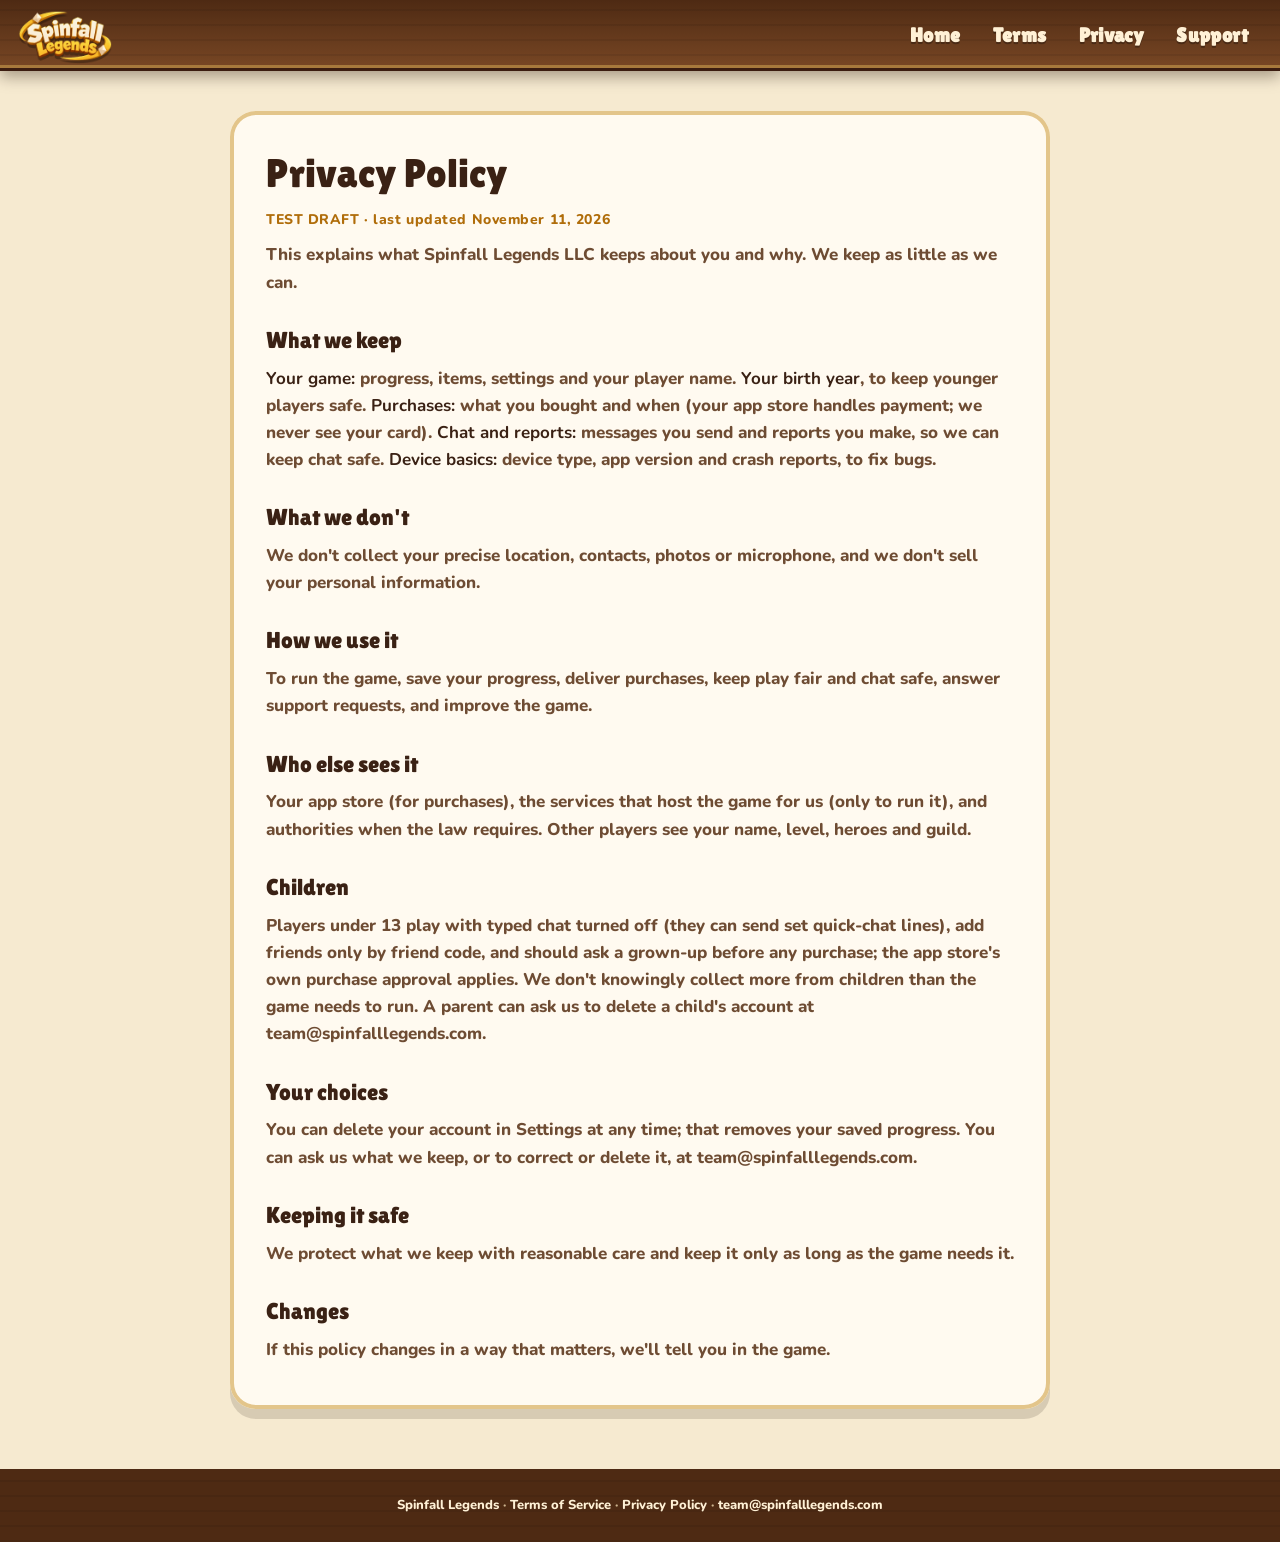
==== commit 244cbb2f: "Terms: gold packs in Purchases (Nov 11) Co-Authored-By: Claude Opus 5.5 <noreply@anthropic.com>" ====
--- a/privacy.html
+++ b/privacy.html
@@ -9,13 +9,13 @@
 <link rel="preconnect" href="https://fonts.googleapis.com">
 <link rel="preconnect" href="https://fonts.gstatic.com" crossorigin>
 <link rel="stylesheet" href="https://fonts.googleapis.com/css2?family=Lilita+One&family=Nunito:wght@700;800;900&display=swap">
-<link rel="stylesheet" href="style.css?v=416">
+<link rel="stylesheet" href="style.css?v=551">
 </head>
 <body class="legalpage">
 <!-- made by tools/site/data.js from the game's own Terms and Privacy text (src/js/14c_legal.js): edit them there, not here -->
 <header class="topbar"><a class="tb-logo" href="index.html" aria-label="Spinfall Legends home"><img src="img/logo-small.png" alt="Spinfall Legends"></a>
   <nav class="tb-nav" aria-label="Pages"><a href="index.html">Home</a><a href="terms.html">Terms</a><a href="privacy.html">Privacy</a><a href="mailto:team@spinfalllegends.com">Support</a></nav></header>
-<main class="legal"><div class="legal-card"><h3>Privacy Policy</h3><p class="lgdraft">TEST DRAFT · last updated October 27, 2026</p>
+<main class="legal"><div class="legal-card"><h3>Privacy Policy</h3><p class="lgdraft">TEST DRAFT · last updated November 11, 2026</p>
 <p>This explains what Spinfall Legends LLC keeps about you and why. We keep as little as we can.</p>
 <h4>What we keep</h4><p><b>Your game:</b> progress, items, settings and your player name. <b>Your birth year</b>, to keep younger players safe. <b>Purchases:</b> what you bought and when (your app store handles payment; we never see your card). <b>Chat and reports:</b> messages you send and reports you make, so we can keep chat safe. <b>Device basics:</b> device type, app version and crash reports, to fix bugs.</p>
 <h4>What we don't</h4><p>We don't collect your precise location, contacts, photos or microphone, and we don't sell your personal information.</p>
--- a/style.css
+++ b/style.css
@@ -589,3 +589,11 @@
   section[id], .sec[id] { scroll-margin-top: 66px; }
   .counts, .hero + .counts { margin-top: 14px; }
 }
+
+/* (Jake, Nov 5: the header was glitchy on phones) the fade at its right end is an overlay, not a mask on the scrolling links: a mask on a
+   scrolling row flickers in Safari on iPhone while the page scrolls under the sticky bar; the row keeps its own sideways scroll to itself */
+@media (max-width: 960px) {
+  .tb-nav { -webkit-mask-image: none; mask-image: none; overscroll-behavior-x: contain; touch-action: pan-x; padding-right: 34px; }
+  .topbar { overflow: hidden; }
+  .topbar::after { content: ""; position: absolute; right: 0; top: 0; bottom: 6px; width: 46px; pointer-events: none; background: linear-gradient(90deg, rgba(122, 72, 37, 0), #6a3d1f 80%); }
+}
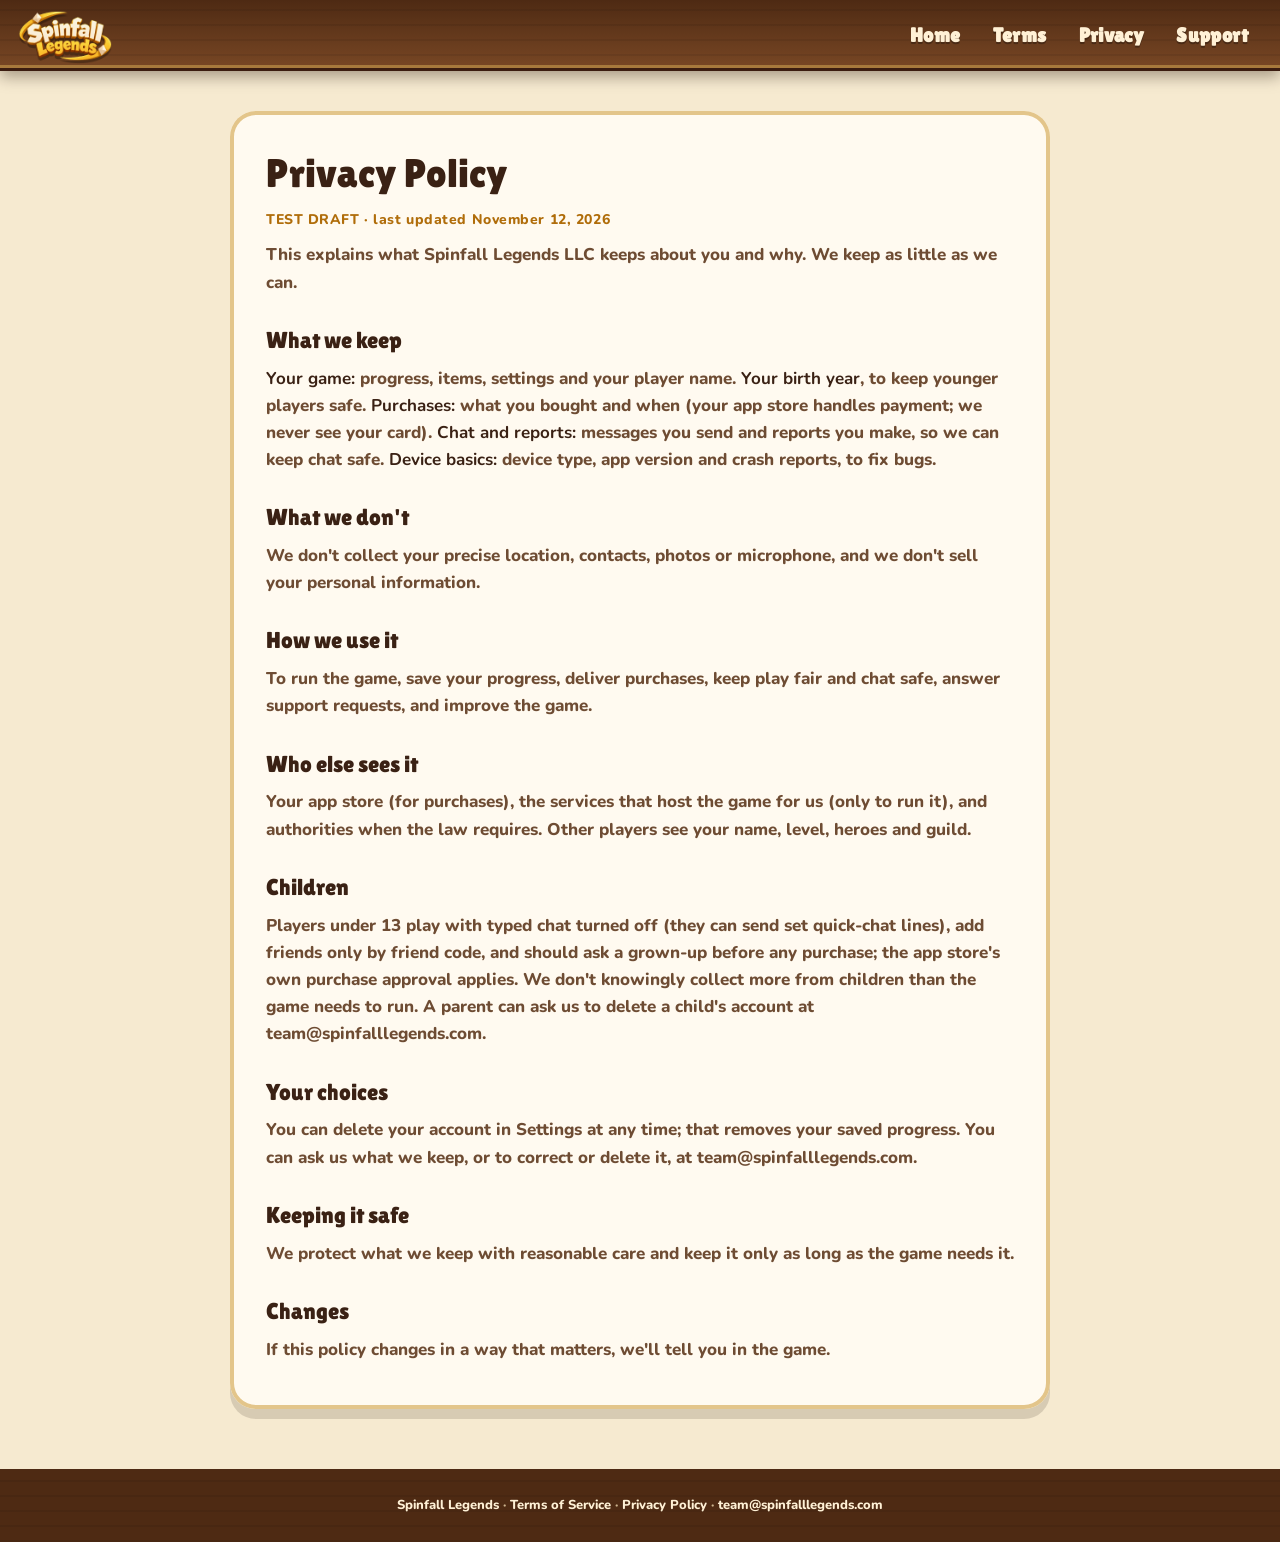
==== commit 72136289: "Terms: no boosters or Hourglasses (Nov 12) Co-Authored-By: Claude Opus 5.5 <noreply@anthropic.com>" ====
--- a/privacy.html
+++ b/privacy.html
@@ -9,13 +9,13 @@
 <link rel="preconnect" href="https://fonts.googleapis.com">
 <link rel="preconnect" href="https://fonts.gstatic.com" crossorigin>
 <link rel="stylesheet" href="https://fonts.googleapis.com/css2?family=Lilita+One&family=Nunito:wght@700;800;900&display=swap">
-<link rel="stylesheet" href="style.css?v=551">
+<link rel="stylesheet" href="style.css?v=552">
 </head>
 <body class="legalpage">
 <!-- made by tools/site/data.js from the game's own Terms and Privacy text (src/js/14c_legal.js): edit them there, not here -->
 <header class="topbar"><a class="tb-logo" href="index.html" aria-label="Spinfall Legends home"><img src="img/logo-small.png" alt="Spinfall Legends"></a>
   <nav class="tb-nav" aria-label="Pages"><a href="index.html">Home</a><a href="terms.html">Terms</a><a href="privacy.html">Privacy</a><a href="mailto:team@spinfalllegends.com">Support</a></nav></header>
-<main class="legal"><div class="legal-card"><h3>Privacy Policy</h3><p class="lgdraft">TEST DRAFT · last updated November 11, 2026</p>
+<main class="legal"><div class="legal-card"><h3>Privacy Policy</h3><p class="lgdraft">TEST DRAFT · last updated November 12, 2026</p>
 <p>This explains what Spinfall Legends LLC keeps about you and why. We keep as little as we can.</p>
 <h4>What we keep</h4><p><b>Your game:</b> progress, items, settings and your player name. <b>Your birth year</b>, to keep younger players safe. <b>Purchases:</b> what you bought and when (your app store handles payment; we never see your card). <b>Chat and reports:</b> messages you send and reports you make, so we can keep chat safe. <b>Device basics:</b> device type, app version and crash reports, to fix bugs.</p>
 <h4>What we don't</h4><p>We don't collect your precise location, contacts, photos or microphone, and we don't sell your personal information.</p>
